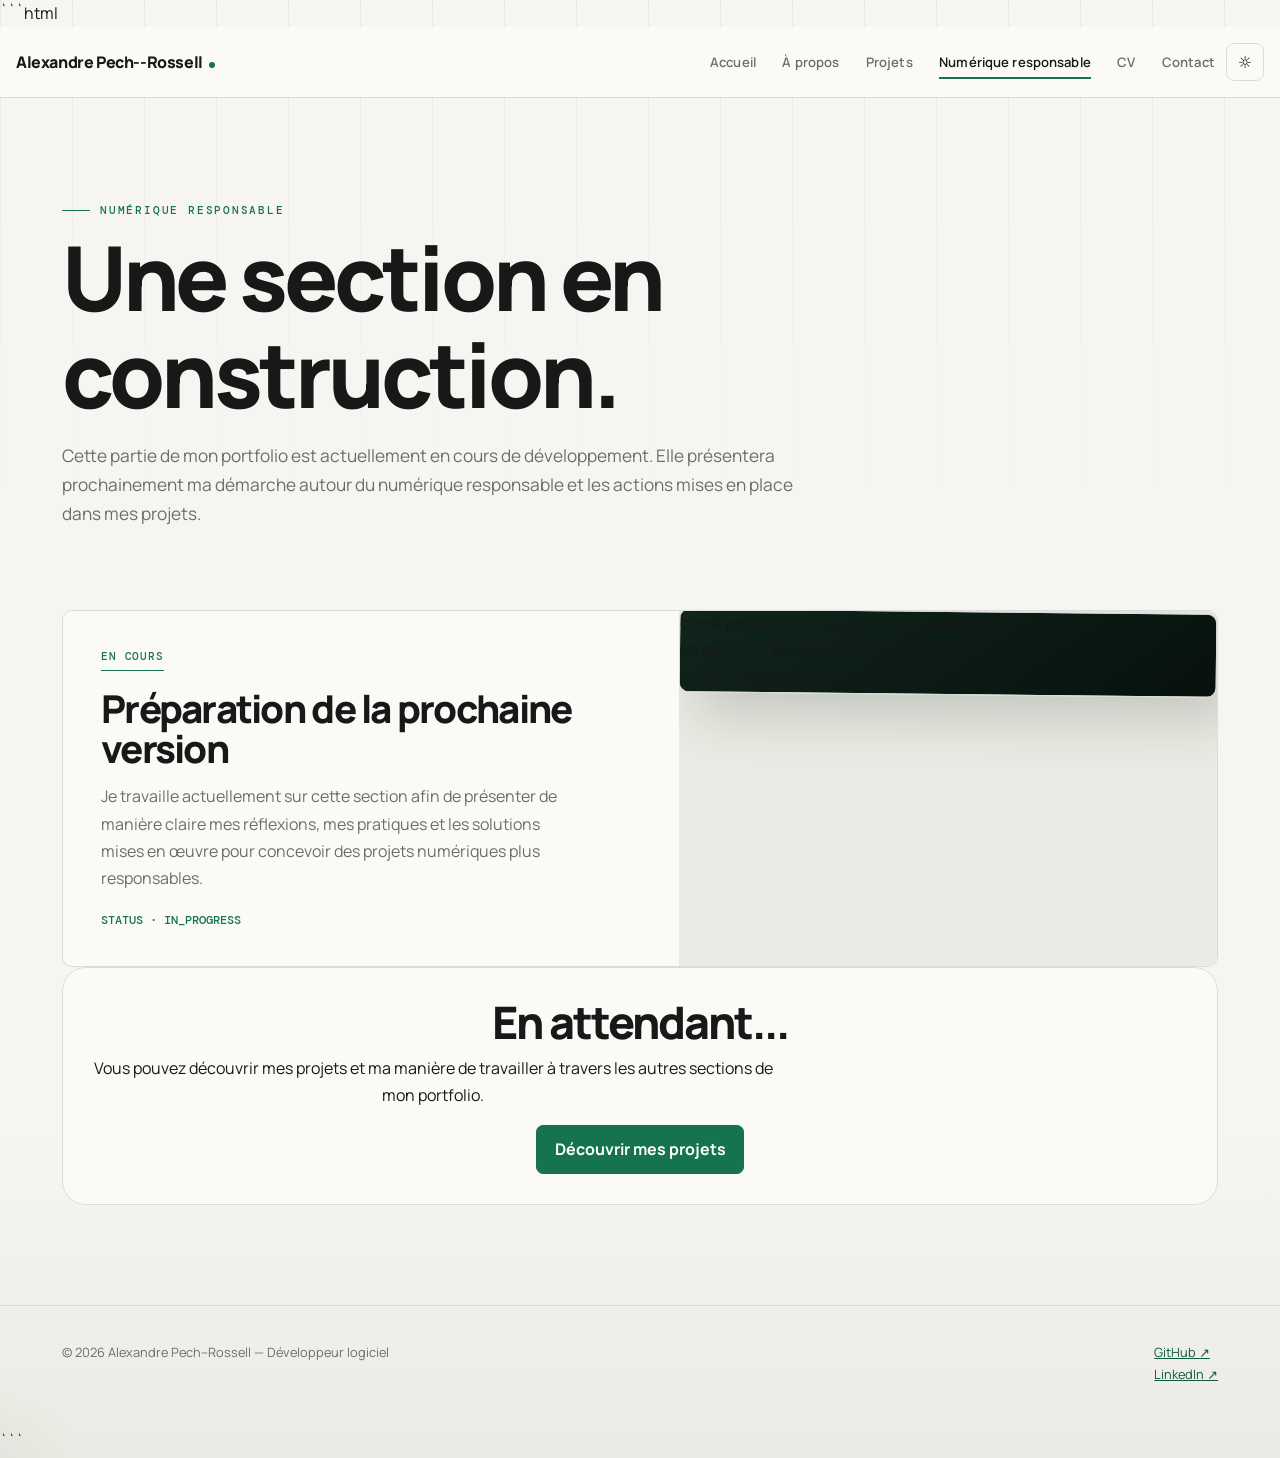
==== construction.html @ 4e80fbcd "ajout page construction" ====
```html
<!DOCTYPE html>
<html lang="fr">

<head>
    <meta charset="UTF-8">
    <meta name="viewport" content="width=device-width, initial-scale=1">

    <title>Numérique responsable — Alexandre-Pech--Rossell</title>

    <meta
        name="description"
        content="Section numérique responsable du portfolio d'Alexandre-Pech--Rossell."
    >

    <link
        href="https://cdn.jsdelivr.net/npm/bootstrap@5.3.3/dist/css/bootstrap.min.css"
        rel="stylesheet"
    >

    <link rel="stylesheet" href="style.css">
</head>

<body>

    <div id="site-header"></div>

    <main id="contenu" class="container">

        <section class="page-hero reveal">

            <div class="section-kicker">
                Numérique responsable
            </div>

            <h1>
                Une section <span class="accent">en construction.</span>
            </h1>

            <p>
                Cette partie de mon portfolio est actuellement en cours
                de développement. Elle présentera prochainement ma démarche
                autour du numérique responsable et les actions mises en place
                dans mes projets.
            </p>

        </section>

        <section class="project-list">

            <div class="project-card reveal">

                <div class="project-info">

                    <span class="project-tag">
                        EN COURS
                    </span>

                    <h2>
                        Préparation de la prochaine version
                    </h2>

                    <p>
                        Je travaille actuellement sur cette section afin de
                        présenter de manière claire mes réflexions, mes
                        pratiques et les solutions mises en œuvre pour
                        concevoir des projets numériques plus responsables.
                    </p>

                    <span class="meta">
                        STATUS · IN_PROGRESS
                    </span>

                </div>

                <div class="thumb">

                    <div class="code-card">

                        <div class="code-line">
                            <span class="code-key">const</span>
                            <span class="code-var">projet</span>
                            <span class="code-op">=</span>
                            <span class="code-value">"numérique responsable"</span>
                        </div>

                        <div class="code-line">
                            <span class="code-key">let</span>
                            <span class="code-var">status</span>
                            <span class="code-op">=</span>
                            <span class="code-value">"en construction"</span>
                        </div>

                        <div class="code-line">
                            <span class="code-key">return</span>
                            <span class="code-value">"bientôt disponible"</span>
                        </div>

                    </div>

                </div>

            </div>

        </section>

        <section class="reveal">

            <div class="contact-card text-center">

                <h2>
                    En attendant...
                </h2>

                <p>
                    Vous pouvez découvrir mes projets et ma manière de
                    travailler à travers les autres sections de mon portfolio.
                </p>

                <a href="projets.html" class="btn btn-primary">
                    Découvrir mes projets
                </a>

            </div>

        </section>

    </main>

    <div id="site-footer"></div>

    <script src="https://cdn.jsdelivr.net/npm/bootstrap@5.3.3/dist/js/bootstrap.bundle.min.js"></script>
    <script src="js/main.js"></script>

</body>

</html>
```
---- style.css ----
@import url('https://fonts.googleapis.com/css2?family=DM+Mono:wght@400;500&family=Manrope:wght@400;500;600;700;800&display=swap');

:root {
  --bg: #f5f7f2;
  --bg-soft: #edf2eb;
  --surface: rgba(255, 255, 255, .78);
  --surface-solid: #fff;
  --text: #10231b;
  --muted: #607067;
  --line: rgba(16, 35, 27, .12);
  --accent: #18a66b;
  --accent-2: #8de0b7;
  --accent-dark: #08784a;
  --shadow: 0 24px 70px rgba(16, 35, 27, .10);
  --shadow-sm: 0 10px 30px rgba(16, 35, 27, .08);
  --radius: 24px;
  --nav-h: 78px;
  --font: "Manrope", system-ui, sans-serif;
  --mono: "DM Mono", ui-monospace, monospace;
}

html[data-theme="dark"] {
  --bg: #07110d;
  --bg-soft: #0c1913;
  --surface: rgba(17, 31, 24, .78);
  --surface-solid: #101f18;
  --text: #eef8f2;
  --muted: #9cb0a5;
  --line: rgba(238, 248, 242, .12);
  --accent: #35d58e;
  --accent-2: #174b35;
  --accent-dark: #63e6aa;
  --shadow: 0 24px 80px rgba(0, 0, 0, .34);
  --shadow-sm: 0 12px 34px rgba(0, 0, 0, .25);
}

* {
  box-sizing: border-box
}

html {
  scroll-behavior: smooth
}

body {
  margin: 0;
  color: var(--text);
  background:
    radial-gradient(circle at 85% 5%, rgba(24, 166, 107, .10), transparent 28rem),
    radial-gradient(circle at 10% 35%, rgba(141, 224, 183, .10), transparent 24rem),
    var(--bg);
  font-family: var(--font);
  line-height: 1.7;
  overflow-x: hidden;
  transition: background .35s, color .35s;
}

body::before {
  content: "";
  position: fixed;
  inset: 0;
  pointer-events: none;
  z-index: -1;
  background-image:
    linear-gradient(rgba(16, 35, 27, .025) 1px, transparent 1px),
    linear-gradient(90deg, rgba(16, 35, 27, .025) 1px, transparent 1px);
  background-size: 40px 40px;
  mask-image: linear-gradient(to bottom, black, transparent 75%);
}

a {
  color: var(--accent-dark);
  transition: color .2s, transform .2s
}

a:hover {
  color: var(--accent)
}

h1,
h2,
h3,
h4,
.navbar,
.btn,
.badge {
  font-family: var(--font)
}

h1,
h2,
h3,
h4 {
  font-weight: 800;
  letter-spacing: -.04em;
  line-height: 1.08
}

h1 {
  font-size: clamp(3rem, 7vw, 6.8rem)
}

h2 {
  font-size: clamp(2rem, 4vw, 3.3rem)
}

p {
  max-width: 68ch
}

.container {
  max-width: 1180px
}

::selection {
  background: var(--accent);
  color: #fff
}

:focus-visible {
  outline: 3px solid var(--accent);
  outline-offset: 4px
}

.skip-link {
  position: fixed;
  top: 12px;
  left: 12px;
  z-index: 9999;
  background: var(--text);
  color: var(--bg);
  padding: 9px 15px;
  border-radius: 999px;
  transform: translateY(-150%);
  transition: transform .2s
}

.skip-link:focus {
  transform: none
}

#scroll-progress {
  position: fixed;
  top: 0;
  left: 0;
  width: 0;
  height: 3px;
  background: var(--accent);
  z-index: 9998;
  box-shadow: 0 0 18px rgba(24, 166, 107, .6)
}

.site-nav {
  position: sticky;
  top: 14px;
  z-index: 1000;
  margin: 14px auto 0;
  max-width: 1180px;
  background: color-mix(in srgb, var(--surface-solid) 76%, transparent);
  border: 1px solid var(--line);
  border-radius: 999px;
  box-shadow: var(--shadow-sm);
  backdrop-filter: blur(18px);
}

.navbar {
  min-height: var(--nav-h)
}

.logo {
  font-weight: 800;
  letter-spacing: -.04em;
  color: var(--text) !important
}

.logo-dot {
  display: inline-block;
  width: 9px;
  height: 9px;
  border-radius: 50%;
  background: var(--accent);
  margin-left: 5px;
  box-shadow: 0 0 16px rgba(24, 166, 107, .6)
}

.nav-link {
  font-size: .9rem;
  font-weight: 700;
  color: var(--muted) !important;
  padding: .65rem .9rem !important;
  border-radius: 999px
}

.nav-link:hover,
.nav-link.active {
  background: var(--bg-soft);
  color: var(--text) !important
}

.nav-link.active {
  box-shadow: inset 0 0 0 1px var(--line)
}

.theme-toggle {
  border: 1px solid var(--line);
  background: var(--surface);
  color: var(--text);
  width: 42px;
  height: 42px;
  border-radius: 50%;
  display: grid;
  place-items: center;
  cursor: pointer;
  transition: transform .2s, background .2s
}

.theme-toggle:hover {
  transform: rotate(12deg) scale(1.05);
  background: var(--bg-soft)
}

.navbar-toggler {
  color: var(--text) !important
}

.navbar-toggler:focus {
  box-shadow: none
}

.hero {
  position: relative;
  padding: clamp(70px, 10vw, 130px) 0 90px
}

.hero-grid {
  display: grid;
  grid-template-columns: 1.08fr .92fr;
  gap: 70px;
  align-items: center
}

.eyebrow {
  display: inline-flex;
  align-items: center;
  gap: 9px;
  padding: 7px 12px;
  border: 1px solid var(--line);
  border-radius: 999px;
  color: var(--muted);
  font: 500 .78rem var(--mono);
  text-transform: uppercase;
  letter-spacing: .08em;
  background: var(--surface);
}

.eyebrow::before {
  content: "";
  width: 7px;
  height: 7px;
  border-radius: 50%;
  background: var(--accent);
  box-shadow: 0 0 12px var(--accent)
}

.hero h1 {
  margin: 22px 0 24px;
  max-width: 850px
}

.hero h1,h2 .accent {
  color: var(--accent)
}

.hero-copy {
  font-size: 1.15rem;
  color: var(--muted);
  max-width: 650px
}

.hero-actions {
  display: flex;
  flex-wrap: wrap;
  gap: 12px;
  margin-top: 30px
}

.btn {
  font-weight: 800;
  border-radius: 999px;
  padding: .82rem 1.35rem;
  transition: transform .2s, box-shadow .2s, background .2s
}

.btn:hover {
  transform: translateY(-3px);
  box-shadow: 0 14px 28px rgba(16, 35, 27, .12)
}

.btn-primary {
  background: var(--accent);
  border-color: var(--accent);
  color: #fff
}

.btn-primary:hover {
  background: var(--accent-dark);
  border-color: var(--accent-dark);
  color: #fff
}

.btn-ghost {
  border: 1px solid var(--line);
  background: var(--surface);
  color: var(--text)
}

.btn-ghost:hover {
  background: var(--bg-soft);
  color: var(--text)
}

.hero-meta {
  display: flex;
  flex-wrap: wrap;
  gap: 20px;
  margin-top: 30px;
  color: var(--muted);
  font-size: .86rem
}

.hero-meta span {
  display: flex;
  align-items: center;
  gap: 8px
}

.hero-meta b {
  color: var(--text)
}

.code-card {
  position: relative;
  border: 1px solid var(--line);
  border-radius: 28px;
  overflow: hidden;
  background: linear-gradient(145deg, #10251c, #07110d);
  box-shadow: 25px 30px 80px rgba(8, 45, 29, .25);
  transform: rotate(1.2deg);
  transition: transform .45s
}

.code-card:hover {
  transform: rotate(0) translateY(-6px)
}

.code-glow {
  position: absolute;
  width: 190px;
  height: 190px;
  background: var(--accent);
  filter: blur(80px);
  opacity: .16;
  right: -60px;
  top: -60px
}

.code-top {
  display: flex;
  align-items: center;
  gap: 7px;
  padding: 15px 18px;
  border-bottom: 1px solid rgba(255, 255, 255, .1);
  color: #8da99b;
  font: 500 .78rem var(--mono)
}

.dot {
  width: 9px;
  height: 9px;
  border-radius: 50%;
  background: #6d8b7c
}

.code-title {
  margin-left: auto
}

.code-body {
  padding: 28px 28px 34px;
  font: 400 .9rem/1.85 var(--mono);
  color: #c7e8d6;
  white-space: pre-wrap
}

.code-body .key {
  color: #70e5aa
}

.code-body .str {
  color: #b8e2c8
}

.code-body .comment {
  color: #6f8e7f
}

.floating-badge {
  position: absolute;
  right: -24px;
  bottom: 22px;
  padding: 13px 16px;
  border-radius: 16px;
  background: var(--surface-solid);
  border: 1px solid var(--line);
  box-shadow: var(--shadow-sm);
  font-size: .78rem;
  font-weight: 800;
  color: var(--text);
  animation: float 4s ease-in-out infinite
}

@keyframes float {
  50% {
    transform: translateY(-9px)
  }
}

.section {
  padding: 95px 0
}

.section-head {
  display: flex;
  justify-content: space-between;
  gap: 30px;
  align-items: end;
  margin-bottom: 38px
}

.section-kicker {
  color: var(--accent);
  font: 500 .76rem var(--mono);
  text-transform: uppercase;
  letter-spacing: .12em
}

.section-head h2 {
  margin: 8px 0 0
}

.section-head p {
  color: var(--muted);
  margin: 0
}

.stats {
  display: grid;
  grid-template-columns: repeat(3, 1fr);
  gap: 16px
}

.stat,
.entry,
.project-card,
.side,
.contact-card,
.skill-panel {
  background: var(--surface);
  border: 1px solid var(--line);
  box-shadow: var(--shadow-sm);
  backdrop-filter: blur(12px)
}

.stat {
  padding: 25px;
  border-radius: 20px
}

.stat strong {
  font-size: 2rem;
  display: block;
  letter-spacing: -.05em
}

.stat span {
  font-size: .85rem;
  color: var(--muted)
}

.entries {
  display: grid;
  grid-template-columns: repeat(3, 1fr);
  gap: 16px
}

.entry {
  display: block;
  padding: 27px;
  border-radius: 22px;
  text-decoration: none;
  color: var(--text);
  min-height: 190px;
  position: relative;
  overflow: hidden
}

.entry::after {
  content: "↗";
  position: absolute;
  right: 22px;
  top: 22px;
  color: var(--accent);
  font-size: 1.2rem;
  transition: transform .25s
}

.entry:hover {
  transform: translateY(-7px);
  color: var(--text);
  border-color: rgba(24, 166, 107, .35);
  box-shadow: var(--shadow)
}

.entry:hover::after {
  transform: translate(4px, -4px)
}

.entry .number {
  font: 500 .72rem var(--mono);
  color: var(--muted)
}

.entry h3 {
  margin: 35px 0 10px;
  font-size: 1.35rem
}

.entry p {
  margin: 0;
  color: var(--muted);
  font-size: .92rem
}

.project-list {
  display: grid;
  gap: 16px
}

.project-card {
  display: grid;
  grid-template-columns: 1.1fr .9fr;
  gap: 30px;
  align-items: center;
  padding: 22px;
  border-radius: 24px;
  text-decoration: none;
  color: var(--text);
  overflow: hidden
}

.project-card:hover {
  color: var(--text);
  border-color: rgba(24, 166, 107, .4);
  transform: translateY(-4px)
}

.project-info {
  padding: 18px
}

.project-tag {
  font: 500 .72rem var(--mono);
  color: var(--accent);
  text-transform: uppercase
}

.project-card h2 {
  font-size: clamp(1.7rem, 3vw, 2.6rem);
  margin: 13px 0
}

.project-card p {
  color: var(--muted);
  margin-bottom: 20px
}

.thumb {
  aspect-ratio: 16/10;
  border-radius: 18px;
  overflow: hidden;
  position: relative;
  background: linear-gradient(135deg, #123d2c, #1aa96f)
}

.thumb::before {
  content: "";
  position: absolute;
  inset: 0;
  background: linear-gradient(135deg,
      transparent 35%,
      rgba(255, 255, 255, .16));
  pointer-events: none;
}

.thumb::after {
  display: none;
}

.t2 {
  background: linear-gradient(135deg, #0c1913, #1c5540)
}

.t3 {
  background: linear-gradient(135deg, #194936, #8bcfb0)
}

.project-card:hover .thumb {
  transform: scale(1.025)
}

.project {
  color: var(--text)
}

.page-hero {
  padding: 85px 0 55px
}

.page-hero h1 {
  font-size: clamp(3rem, 7vw, 5.7rem);
  margin: 12px 0 18px
}

.page-hero p {
  font-size: 1.08rem;
  color: var(--muted)
}

.content-grid {
  display: grid;
  grid-template-columns: minmax(0, 1fr) 340px;
  gap: 55px
}

.content-section {
  padding: 0 0 58px
}

.content-section h2 {
  font-size: 2rem;
  margin-bottom: 18px
}

.content-section p,
.content-section li {
  color: var(--muted)
}

.content-section ul,
.content-section ol {
  padding-left: 1.4rem
}

.content-section li {
  margin-bottom: 8px
}

.content-section ol>li {
  margin-bottom: 15px
}

.content-section ol ul {
  margin-top: 10px
}

.side {
  border-radius: 24px;
  padding: 26px;
  position: sticky;
  top: 105px;
  height: max-content
}

.skill-list {
  display: flex;
  flex-wrap: wrap;
  gap: 8px
}

.skill {
  padding: 9px 13px;
  border-radius: 999px;
  background: var(--bg-soft);
  border: 1px solid var(--line);
  color: var(--text);
  font: 600 .78rem var(--mono)
}

.timeline {
  position: relative;
  border-left: 1px solid var(--line);
  padding-left: 30px
}

.timeline-item {
  position: relative;
  padding: 0 0 38px
}

.timeline-item::before {
  content: "";
  position: absolute;
  width: 11px;
  height: 11px;
  border-radius: 50%;
  background: var(--accent);
  left: -36px;
  top: 7px;
  box-shadow: 0 0 0 5px var(--bg)
}

.meta {
  font: 500 .76rem var(--mono);
  color: var(--accent)
}

.evo {
  width: 100%;
  border-collapse: collapse;
  overflow: hidden;
  border-radius: 18px
}

.evo th,
.evo td {
  padding: 17px;
  border-bottom: 1px solid var(--line);
  text-align: left
}

.evo th {
  font-size: .78rem;
  text-transform: uppercase;
  letter-spacing: .08em;
  color: var(--muted)
}

.form-control {
  border: 1px solid var(--line);
  background: var(--surface-solid);
  color: var(--text);
  border-radius: 15px;
  padding: .9rem 1rem
}

.form-control:focus {
  background: var(--surface-solid);
  color: var(--text);
  border-color: var(--accent);
  box-shadow: 0 0 0 4px rgba(24, 166, 107, .12)
}

.form-label {
  font-weight: 800;
  font-size: .9rem
}

.contact-layout {
  display: grid;
  grid-template-columns: 1fr .65fr;
  gap: 18px
}

.contact-card {
  padding: 30px;
  border-radius: 24px
}

.contact-link {
  display: flex;
  align-items: center;
  justify-content: space-between;
  padding: 15px 0;
  border-bottom: 1px solid var(--line);
  text-decoration: none;
  color: var(--text)
}

.contact-link:last-child {
  border-bottom: 0
}

.contact-link span {
  color: var(--muted);
  font-size: .84rem
}

.back-link {
  display: inline-flex;
  gap: 8px;
  align-items: center;
  font: 600 .82rem var(--mono);
  text-decoration: none
}

footer {
  border-top: 1px solid var(--line);
  margin-top: 70px;
  padding: 30px 0 40px;
  color: var(--muted);
  font-size: .8rem
}

.footer-inner {
  display: flex;
  justify-content: space-between;
  gap: 20px;
  flex-wrap: wrap
}

.reveal {
  opacity: 0;
  transform: translateY(22px);
  transition: opacity .7s ease, transform .7s ease
}

.reveal.visible {
  opacity: 1;
  transform: none
}

.delay-1 {
  transition-delay: .08s
}

.delay-2 {
  transition-delay: .16s
}

.delay-3 {
  transition-delay: .24s
}

.cursor-glow {
  position: fixed;
  width: 260px;
  height: 260px;
  border-radius: 50%;
  pointer-events: none;
  z-index: -1;
  background:
    radial-gradient(circle,
      rgba(24, 166, 107, .09),
      transparent 65%);
  transform: translate(-50%, -50%)
}

.toast-custom {
  position: fixed;
  right: 22px;
  bottom: 22px;
  z-index: 9990;
  padding: 13px 17px;
  border-radius: 14px;
  background: var(--text);
  color: var(--bg);
  font-size: .84rem;
  box-shadow: var(--shadow);
  opacity: 0;
  transform: translateY(15px);
  transition: .25s;
  pointer-events: none
}

.toast-custom.show {
  opacity: 1;
  transform: none
}


/* ================================
   IMAGES DES PROJETS
================================ */

.image-card {
  cursor: zoom-in;
}

.image-card img {
  display: block;
  width: 100%;
  height: 100%;
  object-fit: contain;
  transition:
    transform .4s ease,
    filter .4s ease;
}

.image-card:hover img {
  transform: scale(1.03);
  filter: brightness(.9);
}


/* ================================
   LIGHTBOX
================================ */

.image-lightbox {
  position: fixed;
  inset: 0;
  z-index: 9999;

  display: flex;
  align-items: center;
  justify-content: center;

  padding: 30px;

  background: rgba(0, 0, 0, .88);

  opacity: 0;
  visibility: hidden;
  pointer-events: none;

  transition:
    opacity .3s ease,
    visibility .3s ease;
}

.image-lightbox.active {
  opacity: 1;
  visibility: visible;
  pointer-events: auto;
}

.image-lightbox img {
  display: block;

  max-width: 92vw;
  max-height: 88vh;

  width: auto;
  height: auto;

  object-fit: contain;

  border-radius: 16px;

  box-shadow:
    0 30px 90px rgba(0, 0, 0, .45);

  transform: scale(.92);

  transition: transform .3s ease;
}

.image-lightbox.active img {
  transform: scale(1);
}

.image-lightbox-close {
  position: absolute;
  top: 22px;
  right: 25px;

  width: 46px;
  height: 46px;

  display: grid;
  place-items: center;

  border: 1px solid rgba(255, 255, 255, .2);
  border-radius: 50%;

  background: rgba(255, 255, 255, .1);
  color: white;

  font-size: 30px;
  line-height: 1;

  cursor: pointer;

  transition:
    background .2s ease,
    transform .2s ease;
}

.image-lightbox-close:hover {
  background: rgba(255, 255, 255, .2);
  transform: rotate(90deg);
}

body.lightbox-open {
  overflow: hidden;
}


/* ================================
   RESPONSIVE
================================ */

@media(max-width:991px) {

  .site-nav {
    margin: 8px 12px 0
  }

  .hero-grid,
  .content-grid,
  .contact-layout {
    grid-template-columns: 1fr
  }

  .hero {
    padding-top: 70px
  }

  .code-card {
    max-width: 680px
  }

  .side {
    position: static
  }

  .entries,
  .stats {
    grid-template-columns: 1fr
  }
}


@media(max-width:767px) {

  .navbar {
    padding: 10px 4px
  }

  .hero {
    padding: 58px 0
  }

  .section {
    padding: 70px 0
  }

  .hero h1 {
    font-size: clamp(2.8rem, 15vw, 4.5rem)
  }

  .project-card {
    grid-template-columns: 1fr
  }

  .project-info {
    padding: 10px 5px 5px
  }

  .code-body {
    font-size: .76rem;
    padding: 20px
  }

  .floating-badge {
    right: 12px
  }

  .page-hero {
    padding: 55px 0 35px
  }

  .image-lightbox {
    padding: 15px
  }

  .image-lightbox img {
    max-width: 96vw;
    max-height: 82vh;
    border-radius: 12px
  }

  .image-lightbox-close {
    top: 15px;
    right: 15px
  }
}


@media(prefers-reduced-motion:reduce) {

  html {
    scroll-behavior: auto
  }

  *,
  *::before,
  *::after {
    animation-duration: .01ms !important;
    transition-duration: .01ms !important
  }

  .reveal {
    opacity: 1;
    transform: none
  }
}

/* =========================================================
   VARIANTE V2 — identité développeur plus personnelle
   HTML et JavaScript inchangés
   ========================================================= */

/* Palette : moins "template", plus éditoriale */
:root {
  --bg: #f6f5f1;
  --bg-soft: #eceae4;
  --surface: #fbfaf7;
  --surface-solid: #fbfaf7;
  --text: #171918;
  --muted: #68706b;
  --line: #d9ddd8;

  --accent: #16734f;
  --accent-2: #d8e8df;
  --accent-dark: #0d5b3d;

  --shadow: 0 18px 45px rgba(23, 25, 24, .08);
  --shadow-sm: 0 5px 18px rgba(23, 25, 24, .055);

  --radius: 14px;
  --nav-h: 70px;
}

html[data-theme="dark"] {
  --bg: #111412;
  --bg-soft: #1b201d;
  --surface: #171b18;
  --surface-solid: #171b18;
  --text: #edf1ed;
  --muted: #a1aaa4;
  --line: #303833;

  --accent: #58bf8d;
  --accent-2: #20372c;
  --accent-dark: #79d3a5;

  --shadow: 0 18px 50px rgba(0, 0, 0, .25);
  --shadow-sm: 0 5px 20px rgba(0, 0, 0, .18);
}

/* Fond plus calme : on garde une légère matière */
body {
  background:
    linear-gradient(
      180deg,
      var(--bg) 0%,
      var(--bg) 78%,
      var(--bg-soft) 100%
    );
}

/* On remplace la grille "IA portfolio" par un détail presque invisible */
body::before {
  opacity: .45;
  background-image:
    linear-gradient(to right, var(--line) 1px, transparent 1px);
  background-size: 72px 72px;
  mask-image: linear-gradient(to bottom, black, transparent 55%);
}

/* Navigation : moins capsule, plus vraie barre de site */
.site-nav {
  top: 0;
  margin: 0 auto;
  max-width: 100%;
  border: 0;
  border-bottom: 1px solid var(--line);
  border-radius: 0;
  background: color-mix(in srgb, var(--surface-solid) 94%, transparent);
  box-shadow: none;
  backdrop-filter: blur(12px);
}

.navbar {
  min-height: var(--nav-h);
}

.logo {
  font-size: 1rem;
  letter-spacing: -.025em;
}

.logo-dot {
  width: 6px;
  height: 6px;
  margin-left: 4px;
  box-shadow: none;
}

.nav-link {
  position: relative;
  padding: .45rem .7rem !important;
  border-radius: 4px;
  font-size: .82rem;
  font-weight: 600;
  letter-spacing: .01em;
}

.nav-link:hover,
.nav-link.active {
  background: transparent;
  color: var(--text) !important;
}

.nav-link.active::after {
  content: "";
  position: absolute;
  left: .7rem;
  right: .7rem;
  bottom: .12rem;
  height: 2px;
  background: var(--accent);
}

.nav-link.active {
  box-shadow: none;
}

/* Bouton thème plus discret */
.theme-toggle {
  width: 38px;
  height: 38px;
  border-radius: 8px;
  background: transparent;
  box-shadow: none;
}

.theme-toggle:hover {
  transform: none;
  background: var(--bg-soft);
}

/* Progression très fine */
#scroll-progress {
  height: 2px;
  box-shadow: none;
}

/* Titres : moins "landing page IA", plus éditorial */
h1,
h2,
h3,
h4 {
  letter-spacing: -.045em;
}

h1 {
  font-size: clamp(3rem, 6vw, 6rem);
}

h2 {
  font-size: clamp(2rem, 3.5vw, 3rem);
}

/* Le kicker devient une vraie annotation technique */
.eyebrow {
  padding: 0;
  border: 0;
  border-radius: 0;
  background: transparent;
  font-size: .72rem;
  letter-spacing: .12em;
}

.eyebrow::before {
  width: 5px;
  height: 5px;
  box-shadow: none;
}

/* Hero : beaucoup plus de respiration */
.hero {
  padding: clamp(90px, 12vw, 155px) 0 110px;
}

.hero-grid {
  gap: 90px;
}

.hero h1 {
  margin: 20px 0 28px;
}

/* Boutons moins "pill" */
.btn {
  border-radius: 7px;
  padding: .72rem 1.1rem;
  font-weight: 700;
}

.btn:hover {
  transform: translateY(-2px);
  box-shadow: none;
}

.btn-ghost {
  background: transparent;
}

/* Carte de code : on garde le côté développeur,
   mais avec un traitement plus proche d'un vrai éditeur */
.code-card {
  border-radius: 10px;
  box-shadow: 18px 22px 55px rgba(8, 45, 29, .18);
  transform: rotate(.6deg);
}

.code-card:hover {
  transform: rotate(0) translateY(-4px);
}

.code-glow {
  opacity: .08;
  filter: blur(100px);
}

.code-top {
  padding: 12px 16px;
}

.code-body {
  padding: 24px 26px 30px;
}

/* Le badge flottant devient une annotation */
.floating-badge {
  right: -12px;
  bottom: 18px;
  border-radius: 8px;
  box-shadow: var(--shadow-sm);
  animation: none;
}

/* Sections */
.section {
  padding: 105px 0;
}

.section-head {
  margin-bottom: 42px;
}

.section-kicker {
  display: flex;
  align-items: center;
  gap: 10px;
  font-size: .7rem;
  letter-spacing: .16em;
}

.section-kicker::before {
  content: "";
  width: 28px;
  height: 1px;
  background: var(--accent);
}

/* Les cartes ne sont plus toutes identiques */
.stat,
.entry,
.project-card,
.side,
.contact-card,
.skill-panel {
  background: var(--surface);
  border: 1px solid var(--line);
  box-shadow: none;
  backdrop-filter: none;
}

/* Statistiques */
.stat {
  border-radius: 8px;
  border-top: 2px solid var(--accent);
}

.stat strong {
  font-size: 1.8rem;
}

/* Entrées / expériences */
.entry {
  border-radius: 8px;
  min-height: 210px;
  transition:
    transform .3s ease,
    border-color .3s ease,
    background .3s ease;
}

.entry::after {
  content: "→";
  right: 22px;
  top: 20px;
  font-size: 1rem;
}

.entry:hover {
  transform: translateY(-4px);
  border-color: var(--accent);
  box-shadow: none;
  background: var(--surface-solid);
}

.entry h3 {
  margin-top: 48px;
}

/* Projets : plus "case study" que carte */
.project-list {
  gap: 28px;
}

.project-card {
  position: relative;
  grid-template-columns: 1fr .95fr;
  gap: 50px;
  padding: 0;
  border-radius: 10px;
  transition:
    transform .3s ease,
    border-color .3s ease;
}

.project-card:hover {
  border-color: var(--accent);
  transform: translateY(-3px);
}

.project-info {
  padding: 38px;
}

.project-tag {
  display: inline-block;
  padding-bottom: 7px;
  border-bottom: 1px solid var(--accent);
  font-size: .68rem;
  letter-spacing: .08em;
}

.project-card h2 {
  margin: 18px 0 14px;
  line-height: 1.05;
}

.project-card p {
  max-width: 48ch;
}

/* Image : moins d'effet "carte UI" */
.thumb {
  height: 100%;
  min-height: 280px;
  aspect-ratio: auto;
  border-radius: 0 9px 9px 0;
  background: var(--bg-soft);
}

.thumb::before {
  display: none;
}

.project-card:hover .thumb {
  transform: none;
}

.image-card img {
  transition: transform .55s ease;
}

.image-card:hover img {
  transform: scale(1.015);
  filter: none;
}

/* Pages internes */
.page-hero {
  padding: 105px 0 65px;
}

.page-hero h1 {
  max-width: 1000px;
}

/* Sidebar */
.side {
  border-radius: 10px;
}

/* Compétences : conserver le langage technique */
.skill {
  border-radius: 5px;
  padding: 7px 10px;
  background: var(--bg-soft);
  border: 0;
  font-size: .72rem;
}

/* Timeline plus proche d'un parcours technique */
.timeline {
  border-left: 1px solid var(--line);
}

.timeline-item::before {
  width: 7px;
  height: 7px;
  left: -34px;
  box-shadow: 0 0 0 4px var(--bg);
}

/* Formulaire */
.form-control {
  border-radius: 7px;
  box-shadow: none;
}

.form-control:focus {
  box-shadow: 0 0 0 2px color-mix(in srgb, var(--accent) 22%, transparent);
}

/* Footer plus structuré */
footer {
  margin-top: 100px;
  padding: 36px 0 45px;
}

/* Reveal plus discret */
.reveal {
  transform: translateY(14px);
  transition: opacity .55s ease, transform .55s ease;
}

/* On supprime le gros halo sous le curseur */
.cursor-glow {
  width: 170px;
  height: 170px;
  background:
    radial-gradient(
      circle,
      rgba(22, 115, 79, .035),
      transparent 68%
    );
}

/* Lightbox plus sobre */
.image-lightbox {
  background: rgba(12, 15, 13, .94);
}

.image-lightbox img {
  border-radius: 8px;
  box-shadow: 0 25px 70px rgba(0, 0, 0, .4);
}

.image-lightbox-close {
  border-radius: 8px;
  background: transparent;
  border-color: rgba(255,255,255,.25);
}

.image-lightbox-close:hover {
  transform: none;
  background: rgba(255,255,255,.12);
}

/* Mobile */
@media(max-width: 991px) {
  .site-nav {
    margin: 0;
  }

  .nav-link.active::after {
    left: 0;
    right: auto;
    width: 24px;
    bottom: 0;
  }

  .project-card {
    gap: 0;
  }

  .project-info {
    padding: 30px;
  }

  .thumb {
    min-height: 240px;
    border-radius: 0 0 9px 9px;
  }
}

@media(max-width: 767px) {
  .hero {
    padding: 75px 0 70px;
  }

  .section {
    padding: 75px 0;
  }

  .page-hero {
    padding: 70px 0 45px;
  }

  .project-info {
    padding: 26px;
  }

  .thumb {
    min-height: 210px;
  }
}
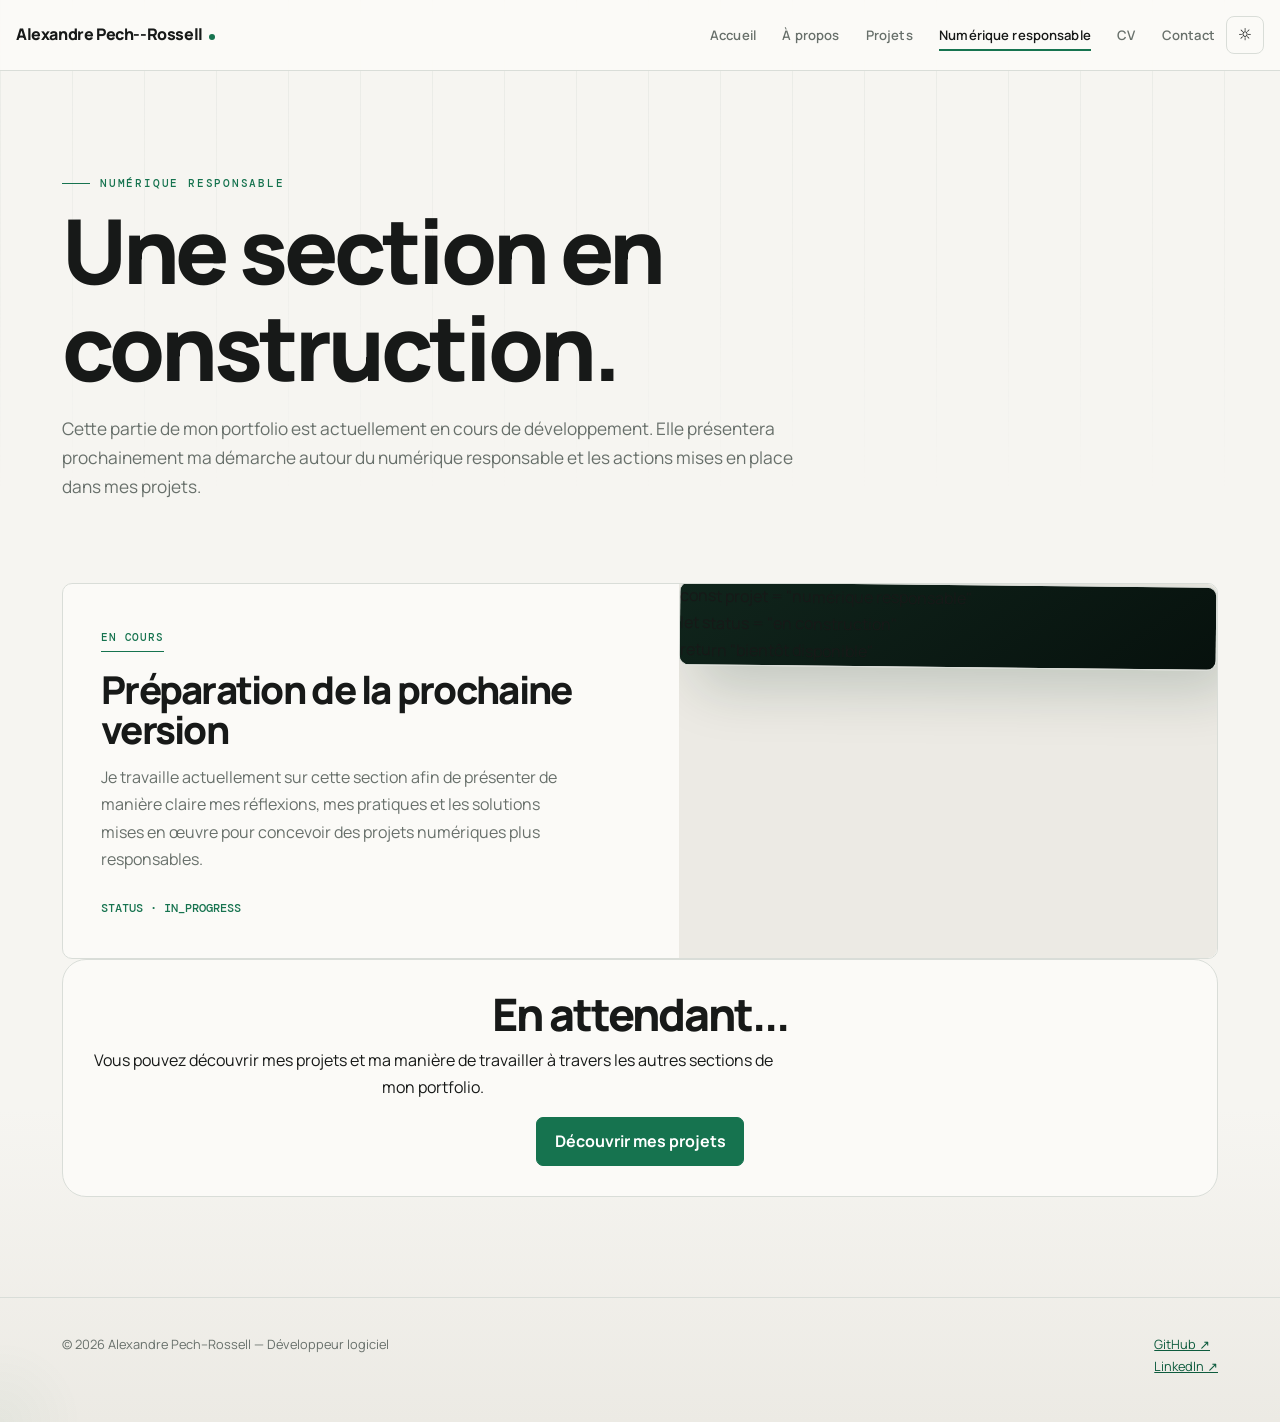
==== commit 7c081987: "r" ====
--- a/construction.html
+++ b/construction.html
@@ -1,4 +1,3 @@
-```html
 <!DOCTYPE html>
 <html lang="fr">
 
@@ -135,4 +134,3 @@
 </body>
 
 </html>
-```
